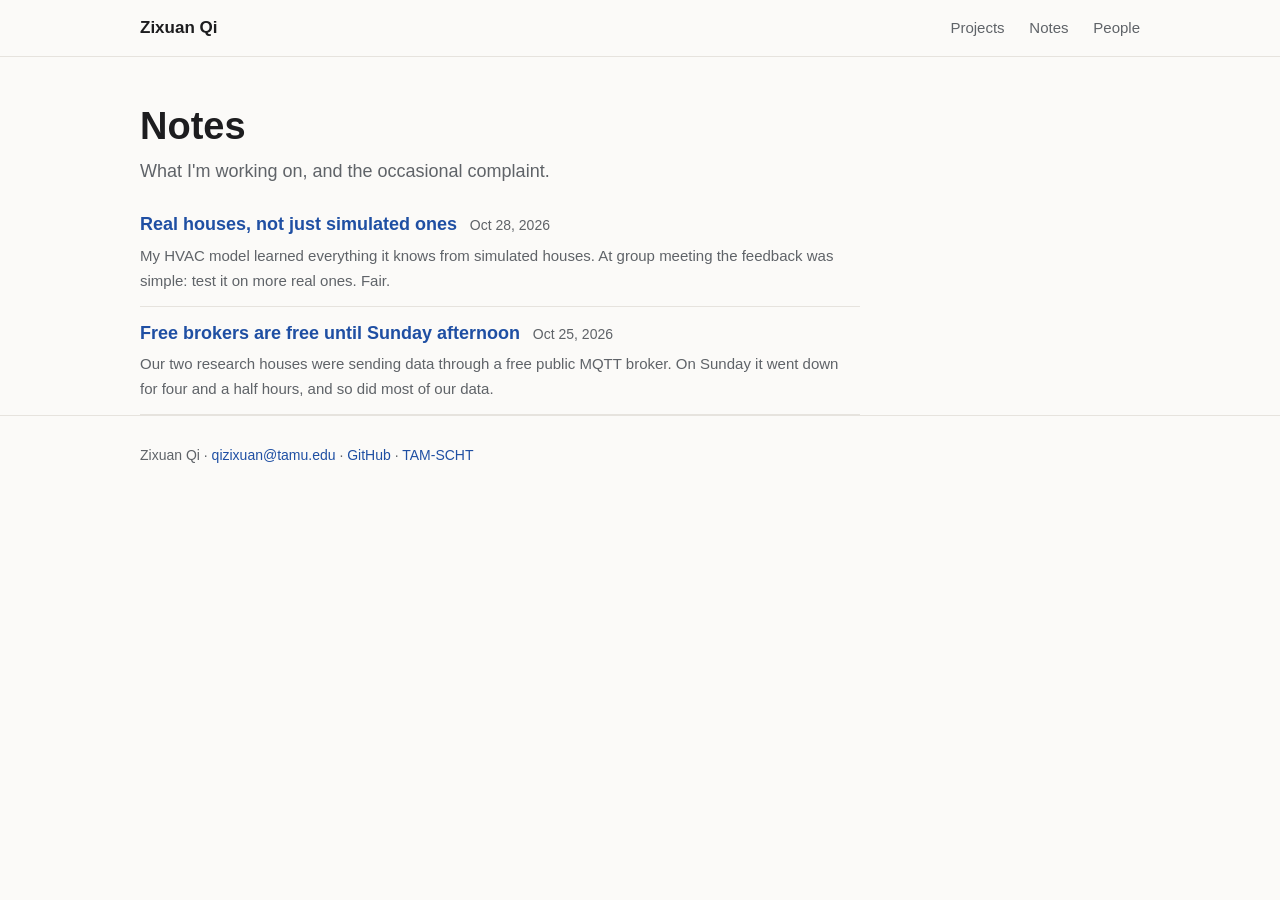
==== notes/index.html @ f24cba78 "Add personal homepage with project cards and a notes blog Static GitHub Pages site. The home page co" ====
<!doctype html>
<html lang="en">
<head>
<meta charset="utf-8">
<meta name="viewport" content="width=device-width, initial-scale=1">
<title>Notes · Zixuan Qi</title>
<meta name="description" content="Short notes on what Zixuan Qi is working on.">
<link rel="stylesheet" href="../assets/css/site.css">
</head>
<body>
<header class="site-header">
  <div class="wrap">
    <a class="brand" href="../">Zixuan Qi</a>
    <nav class="nav">
      <a href="../#projects">Projects</a>
      <a href="./">Notes</a>
      <a href="../#people">People</a>
    </nav>
  </div>
</header>

<main class="wrap">
  <div class="page-head">
    <h1>Notes</h1>
    <p>What I'm working on, and the occasional complaint.</p>
  </div>
  <ul class="notes">
    <li><a href="2026-10-28-real-houses.html">Real houses, not just simulated ones</a> <span class="when">Oct 28, 2026</span><p>My HVAC model learned everything it knows from simulated houses. At group meeting the feedback was simple: test it on more real ones. Fair.</p></li>
    <li><a href="2026-10-25-free-brokers.html">Free brokers are free until Sunday afternoon</a> <span class="when">Oct 25, 2026</span><p>Our two research houses were sending data through a free public MQTT broker. On Sunday it went down for four and a half hours, and so did most of our data.</p></li>
  </ul>
</main>

<footer>
  <div class="wrap">
    <p>Zixuan Qi · <a href="mailto:qizixuan@tamu.edu">qizixuan@tamu.edu</a> · <a href="https://github.com/mrkey4real">GitHub</a> · <a href="https://hvac.engr.tamu.edu/tamscht">TAM-SCHT</a></p>
  </div>
</footer>
</body>
</html>
---- assets/css/site.css ----
/* Personal homepage styles. Follows the visitor's light or dark setting. */
:root {
  --bg: #fbfaf8;
  --surface: #ffffff;
  --text: #1d1d1f;
  --muted: #5f6368;
  --line: #e6e3de;
  --accent: #7a1f2b;
  --accent-soft: #f6ecec;
  --link: #1f4fa3;
  --radius: 12px;
  --maxw: 1040px;
  --textw: 720px;
}

@media (prefers-color-scheme: dark) {
  :root {
    --bg: #121315;
    --surface: #1b1d20;
    --text: #e8e6e3;
    --muted: #a1a5ab;
    --line: #2c2f33;
    --accent: #e3929c;
    --accent-soft: #2a1d20;
    --link: #8fb4ff;
  }
}

* { box-sizing: border-box; }

html { -webkit-text-size-adjust: 100%; scroll-padding-top: 72px; }

body {
  margin: 0;
  background: var(--bg);
  color: var(--text);
  font: 17px/1.65 -apple-system, BlinkMacSystemFont, "Segoe UI", Roboto, "Helvetica Neue", Arial, sans-serif;
}

a { color: var(--link); text-decoration: none; }
a:hover { text-decoration: underline; }
img { max-width: 100%; height: auto; display: block; }
code {
  font-family: ui-monospace, SFMono-Regular, Menlo, Consolas, monospace;
  font-size: 0.92em;
  background: var(--accent-soft);
  padding: 1px 5px;
  border-radius: 4px;
}

.wrap { max-width: var(--maxw); margin: 0 auto; padding: 0 20px; }

/* Header */
.site-header {
  position: sticky;
  top: 0;
  z-index: 10;
  background: var(--bg);
  background: color-mix(in srgb, var(--bg) 90%, transparent);
  backdrop-filter: blur(8px);
  border-bottom: 1px solid var(--line);
}
.site-header .wrap { display: flex; align-items: center; justify-content: space-between; height: 56px; }
.brand { font-weight: 700; color: var(--text); }
.brand:hover { text-decoration: none; }
.nav a { color: var(--muted); margin-left: 20px; font-size: 15px; }
.nav a:hover { color: var(--text); text-decoration: none; }

/* Home hero */
.hero { display: grid; grid-template-columns: 1.1fr 1fr; gap: 40px; align-items: center; padding: 52px 0 36px; }
.hero h1 { font-size: 44px; line-height: 1.1; margin: 0 0 14px; }
.lead { font-size: 18px; line-height: 1.6; margin: 0 0 12px; }
.sub { color: var(--muted); margin: 0 0 20px; }
.links { display: flex; flex-wrap: wrap; gap: 10px; }
.btn {
  display: inline-block;
  padding: 7px 14px;
  border: 1px solid var(--line);
  border-radius: 999px;
  color: var(--text);
  background: var(--surface);
  font-size: 15px;
}
.btn:hover { border-color: var(--accent); text-decoration: none; }
.callout {
  background: var(--accent-soft);
  border-left: 3px solid var(--accent);
  padding: 12px 16px;
  border-radius: 8px;
  margin: 22px 0 0;
}

figure { margin: 0; }
figcaption { color: var(--muted); font-size: 14px; line-height: 1.5; margin-top: 8px; }
.hero figure img { border-radius: var(--radius); aspect-ratio: 4 / 3; object-fit: cover; width: 100%; }

/* Sections */
section { padding: 36px 0; border-top: 1px solid var(--line); }
section h2 { font-size: 26px; margin: 0 0 18px; }
section > h2 + .aside { margin: -8px 0 10px; }
.prose { max-width: var(--textw); }
.prose li { margin-bottom: 8px; }
.aside { color: var(--muted); max-width: var(--textw); margin: 20px 0 0; }
.skills, .people { max-width: var(--textw); padding-left: 1.2em; margin: 0; }
.skills li, .people li { margin-bottom: 8px; }

/* Project cards */
.grid { display: grid; grid-template-columns: repeat(auto-fill, minmax(290px, 1fr)); gap: 20px; }
.card {
  background: var(--surface);
  border: 1px solid var(--line);
  border-radius: var(--radius);
  overflow: hidden;
  display: flex;
  flex-direction: column;
}
.card img { aspect-ratio: 16 / 10; object-fit: cover; width: 100%; }
.card .body { padding: 16px 18px 18px; }
.card h3 { font-size: 18px; line-height: 1.35; margin: 0 0 4px; }
.tag {
  display: inline-block;
  font-size: 12px;
  font-weight: 600;
  letter-spacing: 0.3px;
  text-transform: uppercase;
  color: var(--accent);
  margin-bottom: 6px;
}
.glance { margin: 0; }
.glance dt {
  font-size: 12px;
  font-weight: 600;
  letter-spacing: 0.3px;
  text-transform: uppercase;
  color: var(--muted);
  margin-top: 10px;
}
.glance dd { margin: 2px 0 0; font-size: 15px; line-height: 1.5; }

/* Lists */
.pubs li { margin-bottom: 12px; }
.edu { list-style: none; padding: 0; margin: 0; }
.edu li { display: flex; justify-content: space-between; gap: 16px; padding: 8px 0; border-bottom: 1px dashed var(--line); }
.edu .when { white-space: nowrap; }

/* Notes */
.when { color: var(--muted); font-size: 14px; }
.notes { list-style: none; padding: 0; margin: 0; max-width: var(--textw); }
.notes li { padding: 12px 0; border-bottom: 1px solid var(--line); }
.notes li > a { font-weight: 600; font-size: 18px; }
.notes .when { margin-left: 8px; }
.notes li p { margin: 4px 0 0; color: var(--muted); font-size: 15px; }
.page-head { padding: 48px 0 12px; }
.page-head h1 { font-size: 38px; line-height: 1.15; margin: 0 0 8px; }
.page-head p { font-size: 18px; color: var(--muted); max-width: var(--textw); margin: 0; }
.post { padding: 44px 0 0; max-width: var(--textw); }
.post h1 { font-size: 34px; line-height: 1.2; margin: 4px 0 18px; }
.post .when { margin: 0; }
.post figure { margin: 18px 0; }
.post figure img { border-radius: 10px; }
.back { display: inline-block; margin: 28px 0 44px; }

footer { border-top: 1px solid var(--line); padding: 24px 0 44px; color: var(--muted); font-size: 14px; }
footer p { margin: 4px 0; }

@media (max-width: 760px) {
  body { font-size: 16px; }
  .hero { grid-template-columns: 1fr; padding-top: 32px; gap: 24px; }
  .hero h1 { font-size: 36px; }
  .lead { font-size: 17px; }
  .nav a { margin-left: 14px; }
  .page-head h1, .post h1 { font-size: 30px; }
  .edu li { flex-direction: column; gap: 2px; }
}
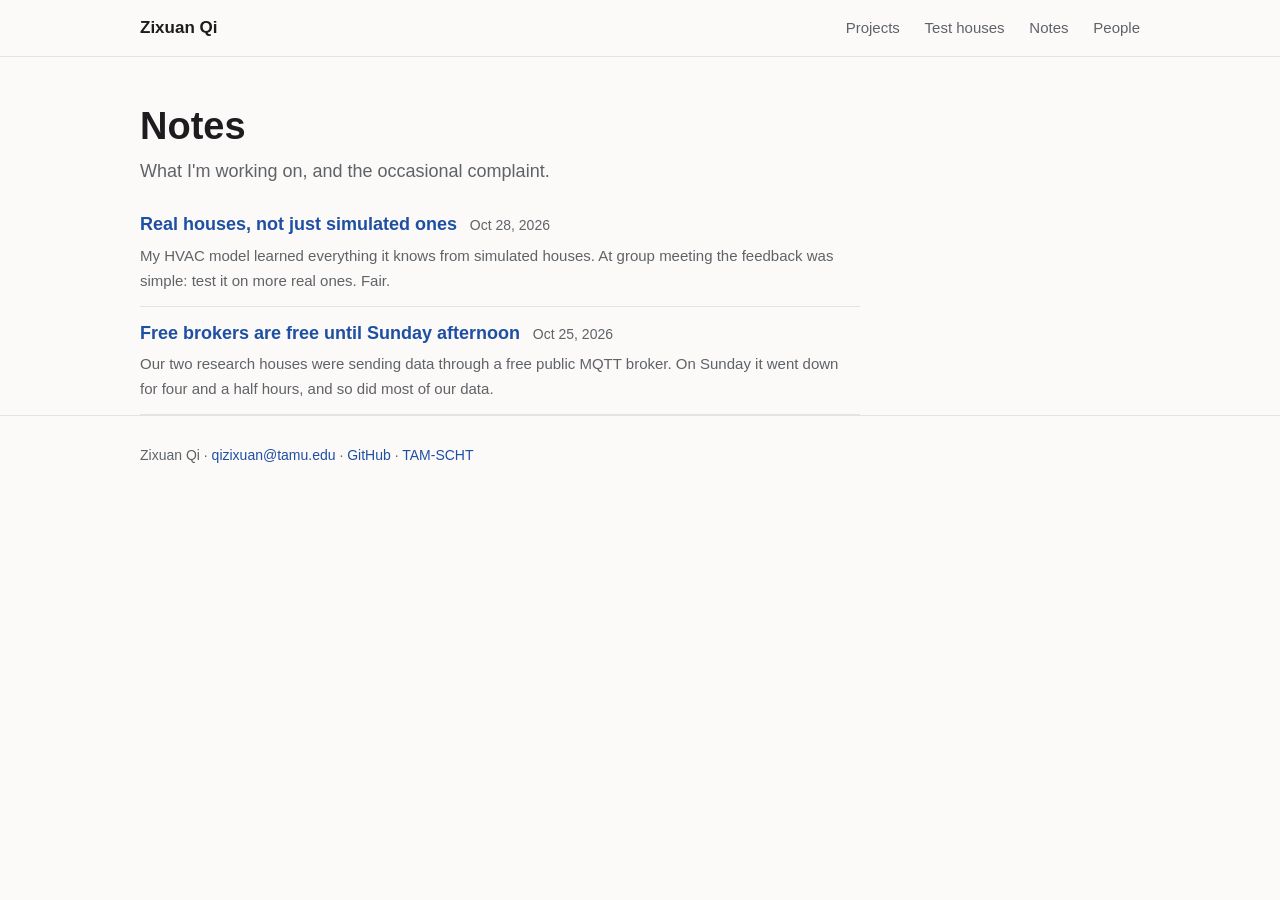
==== commit ca20fd42: "Rework homepage for internship recruiters - Fuller intro, portrait photo, and a concrete internship " ====
--- a/notes/index.html
+++ b/notes/index.html
@@ -13,6 +13,7 @@
     <a class="brand" href="../">Zixuan Qi</a>
     <nav class="nav">
       <a href="../#projects">Projects</a>
+      <a href="../#testbed">Test houses</a>
       <a href="./">Notes</a>
       <a href="../#people">People</a>
     </nav>
--- a/assets/css/site.css
+++ b/assets/css/site.css
@@ -61,13 +61,13 @@
   border-bottom: 1px solid var(--line);
 }
 .site-header .wrap { display: flex; align-items: center; justify-content: space-between; height: 56px; }
-.brand { font-weight: 700; color: var(--text); }
+.brand { font-weight: 700; color: var(--text); white-space: nowrap; }
 .brand:hover { text-decoration: none; }
 .nav a { color: var(--muted); margin-left: 20px; font-size: 15px; }
 .nav a:hover { color: var(--text); text-decoration: none; }
 
 /* Home hero */
-.hero { display: grid; grid-template-columns: 1.1fr 1fr; gap: 40px; align-items: center; padding: 52px 0 36px; }
+.hero { display: grid; grid-template-columns: 1.7fr 1fr; gap: 40px; align-items: center; padding: 52px 0 36px; }
 .hero h1 { font-size: 44px; line-height: 1.1; margin: 0 0 14px; }
 .lead { font-size: 18px; line-height: 1.6; margin: 0 0 12px; }
 .sub { color: var(--muted); margin: 0 0 20px; }
@@ -92,7 +92,7 @@
 
 figure { margin: 0; }
 figcaption { color: var(--muted); font-size: 14px; line-height: 1.5; margin-top: 8px; }
-.hero figure img { border-radius: var(--radius); aspect-ratio: 4 / 3; object-fit: cover; width: 100%; }
+.portrait img { border-radius: var(--radius); aspect-ratio: 1; object-fit: cover; width: 100%; max-width: 360px; margin-left: auto; }
 
 /* Sections */
 section { padding: 36px 0; border-top: 1px solid var(--line); }
@@ -105,7 +105,7 @@
 .skills li, .people li { margin-bottom: 8px; }
 
 /* Project cards */
-.grid { display: grid; grid-template-columns: repeat(auto-fill, minmax(290px, 1fr)); gap: 20px; }
+.grid { display: grid; grid-template-columns: repeat(3, 1fr); gap: 20px; }
 .card {
   background: var(--surface);
   border: 1px solid var(--line);
@@ -115,6 +115,10 @@
   flex-direction: column;
 }
 .card img { aspect-ratio: 16 / 10; object-fit: cover; width: 100%; }
+.card img.fig { object-fit: contain; background: #ffffff; }
+.card.feature { grid-column: 1 / -1; display: grid; grid-template-columns: 1fr 1fr; }
+.card.feature img { align-self: center; aspect-ratio: 1600 / 1010; padding: 12px; }
+.card.feature .body { border-left: 1px solid var(--line); }
 .card .body { padding: 16px 18px 18px; }
 .card h3 { font-size: 18px; line-height: 1.35; margin: 0 0 4px; }
 .tag {
@@ -136,6 +140,12 @@
   margin-top: 10px;
 }
 .glance dd { margin: 2px 0 0; font-size: 15px; line-height: 1.5; }
+
+/* Test-house photos */
+.gallery { display: grid; grid-template-columns: repeat(4, 1fr); gap: 16px; margin-top: 18px; }
+.gallery figure:first-child { grid-column: span 2; }
+.gallery img { height: 180px; width: 100%; object-fit: cover; border-radius: 10px; }
+.gallery figcaption { margin-top: 6px; }
 
 /* Lists */
 .pubs li { margin-bottom: 12px; }
@@ -163,12 +173,29 @@
 footer { border-top: 1px solid var(--line); padding: 24px 0 44px; color: var(--muted); font-size: 14px; }
 footer p { margin: 4px 0; }
 
+@media (max-width: 960px) {
+  .grid { grid-template-columns: repeat(2, 1fr); }
+}
+
 @media (max-width: 760px) {
   body { font-size: 16px; }
+  .grid { grid-template-columns: 1fr; }
+  .card.feature { display: flex; }
+  .card.feature img { aspect-ratio: 16 / 10; padding: 0; }
+  .card.feature .body { border-left: 0; }
+  .gallery { grid-template-columns: repeat(2, 1fr); gap: 12px; }
+  .gallery img { height: 130px; }
   .hero { grid-template-columns: 1fr; padding-top: 32px; gap: 24px; }
+  .portrait { order: -1; }
+  .portrait img { max-width: 200px; margin-left: 0; }
   .hero h1 { font-size: 36px; }
   .lead { font-size: 17px; }
   .nav a { margin-left: 14px; }
   .page-head h1, .post h1 { font-size: 30px; }
   .edu li { flex-direction: column; gap: 2px; }
 }
+
+/* Phones: hide the Test houses link so the header stays on one line. */
+@media (max-width: 440px) {
+  .nav a[href$="#testbed"] { display: none; }
+}
